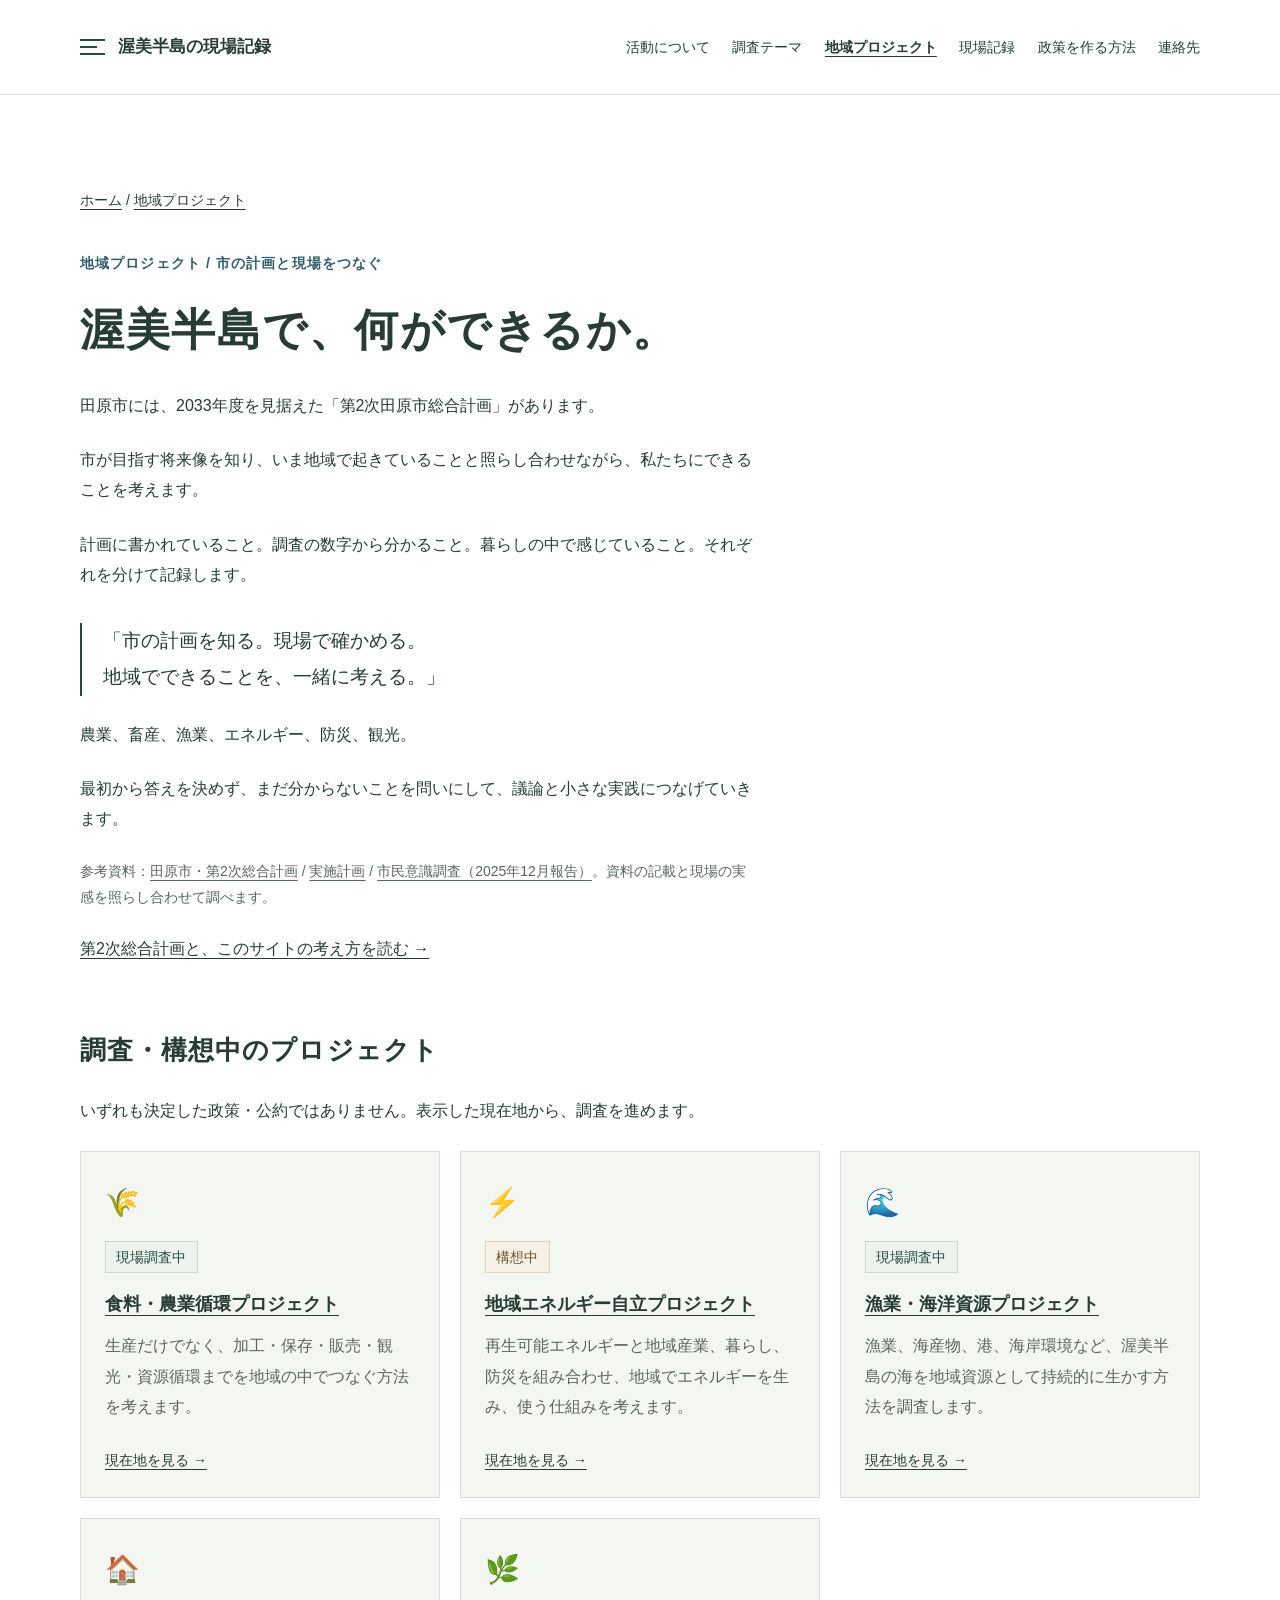
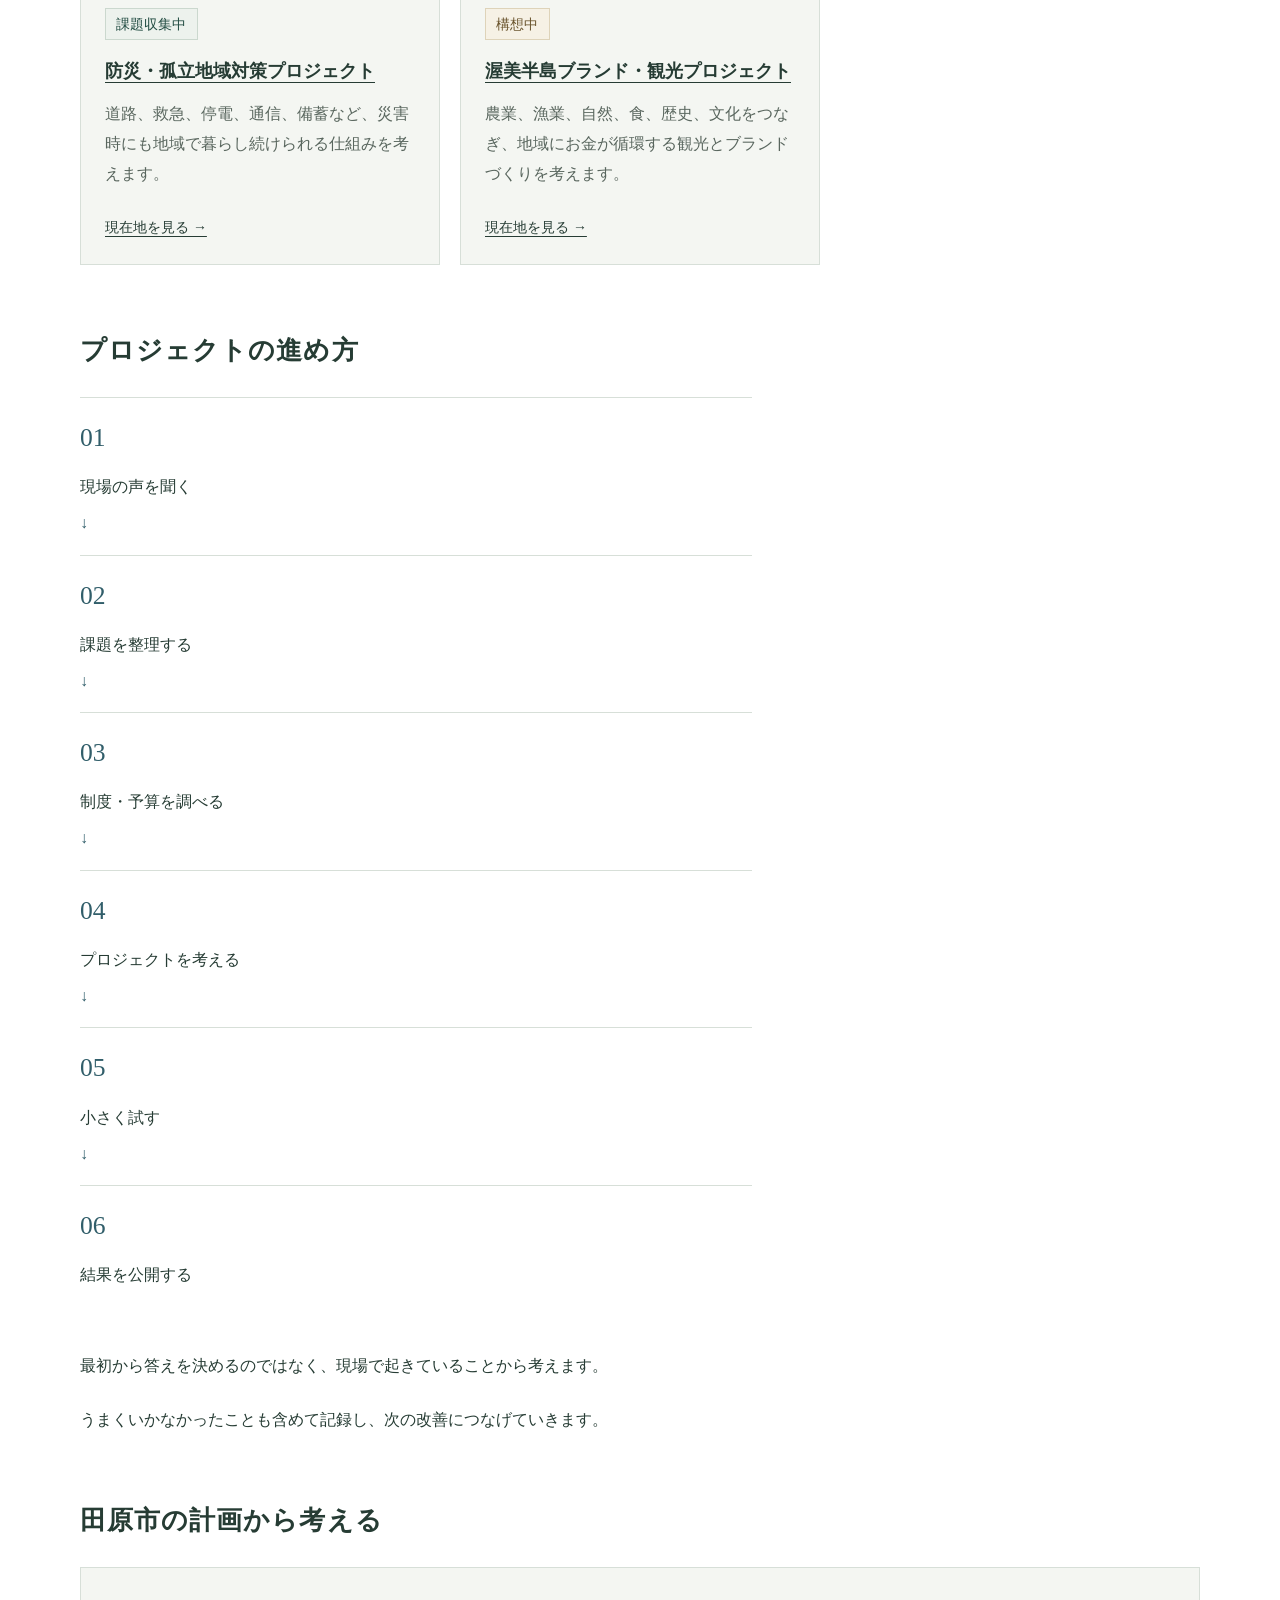
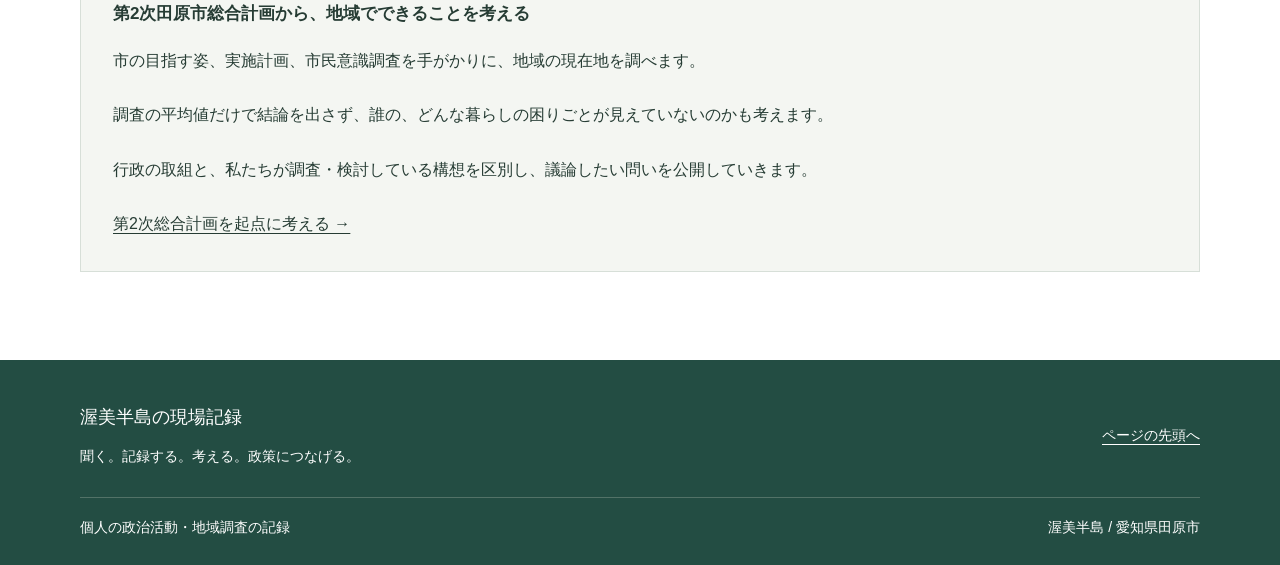
==== projects/index.html @ 4fb839d3 "Add regional projects based on Tahara plan and update contact links" ====
<!doctype html>
<html lang="ja"><head>
  <meta charset="utf-8">
  <meta name="viewport" content="width=device-width, initial-scale=1">
  <title>地域プロジェクト | 渥美半島の現場記録</title>
  <meta name="description" content="第2次田原市総合計画と現場の声を照らし合わせ、地域の状況や議論したい問い、私たちにできることを調査・検討します。">
  <meta name="theme-color" content="#234d43">
  <link rel="canonical" href="https://twinfufu.github.io/atsumi-field-notes/projects/">
  <meta property="og:type" content="website">
  <meta property="og:locale" content="ja_JP">
  <meta property="og:site_name" content="渥美半島の現場記録">
  <meta property="og:title" content="地域プロジェクト | 渥美半島の現場記録">
  <meta property="og:description" content="第2次田原市総合計画と現場の声を照らし合わせ、地域の状況や議論したい問い、私たちにできることを調査・検討します。">
  <meta property="og:url" content="https://twinfufu.github.io/atsumi-field-notes/projects/">
  <link rel="icon" type="image/svg+xml" href="data:image/svg+xml,%3Csvg xmlns='http://www.w3.org/2000/svg' viewBox='0 0 32 32'%3E%3Crect width='32' height='32' rx='7' fill='%23234d43'/%3E%3Cpath d='M7 8h18M7 15h12M7 22h18' stroke='%23fff' stroke-width='2'/%3E%3C/svg%3E">
  <link rel="stylesheet" href="../styles.css">
  <script src="../script.js" defer></script>
</head><body>
  <a class="skip-link" href="#main">本文へ移動</a>
  <header id="top" class="site-header">
    <div class="container header-inner">
      <a class="brand" href="../" aria-label="渥美半島の現場記録 ホーム">
        <span class="brand-mark" aria-hidden="true"><span></span><span></span><span></span></span>
        <span>渥美半島の現場記録</span>
      </a>
      <button class="menu-toggle" type="button" aria-controls="site-nav" aria-expanded="false" hidden>メニュー</button>
      <nav id="site-nav" class="site-nav" aria-label="メインナビゲーション">
        <a href="../#about">活動について</a>
        <a href="../#themes">調査テーマ</a>
        <a href="../projects/" aria-current="page">地域プロジェクト</a>
        <a href="../#records">現場記録</a>
        <a href="../#process">政策を作る方法</a>
        <a href="../#contact">連絡先</a>
      </nav>
    </div>
  </header>
<main id="main" tabindex="-1" class="section container project-page">
  <nav class="breadcrumbs" aria-label="パンくず"><a href="../">ホーム</a> / <a href="../projects/">地域プロジェクト</a></nav>
<header class="project-intro prose"><p class="section-number">地域プロジェクト / 市の計画と現場をつなぐ</p><h1>渥美半島で、何ができるか。</h1><p>田原市には、2033年度を見据えた「第2次田原市総合計画」があります。</p><p>市が目指す将来像を知り、いま地域で起きていることと照らし合わせながら、私たちにできることを考えます。</p><p>計画に書かれていること。調査の数字から分かること。暮らしの中で感じていること。それぞれを分けて記録します。</p><p class="prose-emphasis">「市の計画を知る。現場で確かめる。<br>地域でできることを、一緒に考える。」</p><p>農業、畜産、漁業、エネルギー、防災、観光。</p><p>最初から答えを決めず、まだ分からないことを問いにして、議論と小さな実践につなげていきます。</p><p class="small-note">参考資料：<a href="https://www.city.tahara.aichi.jp/seisaku/sogokeikaku/1009688/1010774.html">田原市・第2次総合計画</a> / <a href="https://www.city.tahara.aichi.jp/seisaku/sogokeikaku/1009688/1010850.html">実施計画</a> / <a href="https://www.city.tahara.aichi.jp/_res/projects/default_project/_page_/001/002/308/shimin_ishikichosa2025.pdf">市民意識調査（2025年12月報告）</a>。資料の記載と現場の実感を照らし合わせて調べます。</p><p><a href="../records/tahara-comprehensive-plan.html">第2次総合計画と、このサイトの考え方を読む →</a></p></header><section aria-labelledby="projects-list"><h2 id="projects-list">調査・構想中のプロジェクト</h2><p>いずれも決定した政策・公約ではありません。表示した現在地から、調査を進めます。</p><ul class="project-grid" role="list"><li><a class="project-card" href="food-agriculture/"><span class="project-icon" aria-hidden="true">🌾</span><span class="status" data-status="investigating">現場調査中</span><h3>食料・農業循環プロジェクト</h3><p>生産だけでなく、加工・保存・販売・観光・資源循環までを地域の中でつなぐ方法を考えます。</p><span class="card-more">現在地を見る →</span></a></li><li><a class="project-card" href="energy/"><span class="project-icon" aria-hidden="true">⚡</span><span class="status" data-status="thinking">構想中</span><h3>地域エネルギー自立プロジェクト</h3><p>再生可能エネルギーと地域産業、暮らし、防災を組み合わせ、地域でエネルギーを生み、使う仕組みを考えます。</p><span class="card-more">現在地を見る →</span></a></li><li><a class="project-card" href="fisheries/"><span class="project-icon" aria-hidden="true">🌊</span><span class="status" data-status="investigating">現場調査中</span><h3>漁業・海洋資源プロジェクト</h3><p>漁業、海産物、港、海岸環境など、渥美半島の海を地域資源として持続的に生かす方法を調査します。</p><span class="card-more">現在地を見る →</span></a></li><li><a class="project-card" href="disaster-resilience/"><span class="project-icon" aria-hidden="true">🏠</span><span class="status" data-status="investigating">課題収集中</span><h3>防災・孤立地域対策プロジェクト</h3><p>道路、救急、停電、通信、備蓄など、災害時にも地域で暮らし続けられる仕組みを考えます。</p><span class="card-more">現在地を見る →</span></a></li><li><a class="project-card" href="brand-tourism/"><span class="project-icon" aria-hidden="true">🌿</span><span class="status" data-status="thinking">構想中</span><h3>渥美半島ブランド・観光プロジェクト</h3><p>農業、漁業、自然、食、歴史、文化をつなぎ、地域にお金が循環する観光とブランドづくりを考えます。</p><span class="card-more">現在地を見る →</span></a></li></ul></section><section aria-labelledby="project-process"><h2 id="project-process">プロジェクトの進め方</h2><ol class="project-timeline" role="list"><li><span class="step-number">01</span><span>現場の声を聞く</span></li><li><span class="step-number">02</span><span>課題を整理する</span></li><li><span class="step-number">03</span><span>制度・予算を調べる</span></li><li><span class="step-number">04</span><span>プロジェクトを考える</span></li><li><span class="step-number">05</span><span>小さく試す</span></li><li><span class="step-number">06</span><span>結果を公開する</span></li></ol><p>最初から答えを決めるのではなく、現場で起きていることから考えます。</p><p>うまくいかなかったことも含めて記録し、次の改善につなげていきます。</p></section><section aria-labelledby="policy-research"><h2 id="policy-research">田原市の計画から考える</h2><div class="policy-note"><h3>第2次田原市総合計画から、地域でできることを考える</h3><p>市の目指す姿、実施計画、市民意識調査を手がかりに、地域の現在地を調べます。</p><p>調査の平均値だけで結論を出さず、誰の、どんな暮らしの困りごとが見えていないのかも考えます。</p><p>行政の取組と、私たちが調査・検討している構想を区別し、議論したい問いを公開していきます。</p><a href="../records/tahara-comprehensive-plan.html">第2次総合計画を起点に考える →</a></div></section>
</main>
  <footer class="site-footer">
    <div class="container footer-inner"><div><p class="footer-title">渥美半島の現場記録</p><p>聞く。記録する。考える。政策につなげる。</p></div><a href="#top">ページの先頭へ</a></div>
    <div class="container footer-bottom"><p>個人の政治活動・地域調査の記録</p><p>渥美半島 / 愛知県田原市</p></div>
  </footer>
</body></html>
---- styles.css ----
/* 共通設定 → ヘッダー → 各セクション → 記事 → レスポンシブ */
:root {
  --ink: #263c34;
  --muted: #59665e;
  --green: #234d43;
  --sea: #315e6a;
  --paper: #ffffff;
  --wash: #f4f6f2;
  --sand: #f5f3ec;
  --line: #d7dfd8;
  --serif: "Hiragino Mincho ProN", "Yu Mincho", YuMincho, "Noto Serif CJK JP", serif;
  --sans: -apple-system, BlinkMacSystemFont, "Hiragino Kaku Gothic ProN", "Yu Gothic", YuGothic, Meiryo, sans-serif;
}
* { box-sizing: border-box; }
html { scroll-behavior: smooth; }
body { margin: 0; background: var(--paper); color: var(--ink); font-family: var(--sans); font-size: 1rem; line-height: 1.9; overflow-wrap: break-word; -webkit-text-size-adjust: 100%; }
button, input { font: inherit; }
a { color: inherit; text-underline-offset: .25em; }
button, a { -webkit-tap-highlight-color: rgba(35, 77, 67, .15); }
a:hover { color: var(--sea); }
a:focus, button:focus, [tabindex="-1"]:focus { outline: 3px solid var(--sea); outline-offset: 5px; }
img { max-width: 100%; height: auto; }
h1, h2, h3, p { margin-top: 0; }
h1, h2 { font-family: var(--serif); font-weight: 600; }
h2 { margin-bottom: 1.5rem; font-size: 2rem; line-height: 1.65; letter-spacing: .04em; }
h3 { font-size: 1.0625rem; line-height: 1.7; }
p { margin-bottom: 1.5rem; }
ul, ol { margin: 0; padding: 0; }
[hidden] { display: none !important; }
.container { width: calc(100% - 3rem); max-width: 1120px; margin-right: auto; margin-left: auto; }
.section { padding-top: 5.5rem; padding-bottom: 5.5rem; scroll-margin-top: 1.5rem; }
.section-number { margin-bottom: 1.25rem; font-size: .875rem; font-weight: 600; letter-spacing: .08em; color: var(--sea); }
.section-top { display: flex; align-items: flex-end; justify-content: space-between; gap: 2rem; margin-bottom: 2.75rem; }
.section-top h2 { margin-bottom: 0; }
.section-intro { max-width: 26rem; margin: 0 0 .25rem; color: var(--muted); }
.split-section { display: grid; grid-template-columns: 2fr 3fr; gap: 4rem; }
.prose { max-width: 42rem; }
.prose p:last-child { margin-bottom: 0; }
.small-note { font-size: .875rem; color: var(--muted); line-height: 1.85; }
.skip-link { position: absolute; z-index: 10; top: .75rem; left: 1rem; padding: .5rem 1rem; background: white; transform: translateY(-200%); }
.skip-link:focus { transform: translateY(0); }
.site-header { border-bottom: 1px solid var(--line); }
.header-inner { display: flex; align-items: center; justify-content: space-between; min-height: 94px; gap: 2rem; }
.brand { display: inline-flex; align-items: center; gap: .8rem; font-family: var(--serif); font-size: 1.0625rem; font-weight: 600; text-decoration: none; }
.brand-mark { display: flex; flex-direction: column; gap: 5px; width: 25px; flex: 0 0 25px; }
.brand-mark span { display: block; height: 2px; background: var(--green); }
.brand-mark span:nth-child(2) { width: 17px; }
.site-nav { display: flex; flex-wrap: wrap; gap: .1rem 1.4rem; }
.site-nav a { display: inline-flex; align-items: center; min-height: 44px; font-size: .875rem; text-decoration: none; }
.site-nav a:hover { text-decoration: underline; }
.menu-toggle { min-height: 44px; padding: .35rem .7rem; background: white; border: 1px solid var(--line); color: var(--ink); cursor: pointer; font-size: .875rem; }
.hero { display: grid; grid-template-columns: 3fr 2fr; gap: 4.5rem; align-items: center; padding-top: 4rem; padding-bottom: 4.5rem; }
.eyebrow { display: flex; align-items: center; gap: .75rem; margin-bottom: 1.8rem; color: var(--sea); font-size: .875rem; letter-spacing: .035em; }
.location-line { display: block; width: 26px; height: 1px; background: var(--sea); flex-shrink: 0; }
h1 { margin-bottom: 1.8rem; font-size: 3.8rem; line-height: 1.4; letter-spacing: .075em; }
.hero-subtitle { font-size: 1.125rem; margin-bottom: 1rem; }
.hero-principle { margin-bottom: 2rem; color: var(--muted); font-size: 1rem; letter-spacing: .025em; }
.button { display: inline-flex; align-items: center; justify-content: center; min-height: 48px; padding: .65rem 1.4rem; border: 1px solid var(--green); background: var(--green); color: white; text-decoration: none; font-size: .9375rem; }
.button:hover { color: white; background: #163b32; }
.mobile-break { display: none; }
.field-note { position: relative; padding: 2.25rem 2.75rem; background: var(--wash); border-top: 3px solid var(--green); }
.field-note::after { position: absolute; content: ""; top: 1.1rem; bottom: 1.1rem; right: 1.1rem; left: 1.1rem; border: 1px solid var(--line); pointer-events: none; }
.note-kicker { margin-bottom: 1.5rem; font-size: .875rem; letter-spacing: .12em; }
.note-title { font-family: var(--serif); font-size: 2.9rem; line-height: 1.6; letter-spacing: .13em; margin-bottom: 1.5rem; }
.note-bottom { display: flex; flex-wrap: wrap; gap: .75rem 1rem; align-items: flex-start; }
.note-rule { height: 2px; width: 25px; background: var(--sea); margin-top: .8rem; }
.note-bottom p { font-size: .9375rem; margin-bottom: 0; }
.note-place { display: block; flex-basis: 100%; font-size: .875rem; color: var(--muted); padding-top: .75rem; }
.intro-strip { border-top: 1px solid var(--line); border-bottom: 1px solid var(--line); }
.intro-strip-inner { display: flex; align-items: center; gap: 1rem; padding-top: 1.1rem; padding-bottom: 1.1rem; }
.intro-strip p { margin: 0; font-size: .9375rem; }
.status { display: inline-block; flex-shrink: 0; background: #edf2ed; color: var(--green); border: 1px solid #cbd8ce; padding: .1rem .65rem; font-size: .875rem; line-height: 1.9; }
.status[data-status="thinking"] { background: #f6f1e5; color: #6b552e; border-color: #ded3b9; }
.status[data-status="heard"] { background: #eaf1f4; color: #315a69; border-color: #c7d8df; }
.status[data-status="verified"] { background: #e4efe7; color: #234d43; border-color: #b8cfbf; }
.status[data-status="planned"] { background: white; color: var(--muted); border-color: var(--line); }
.prose-emphasis { margin-top: 2rem; padding-left: 1.3rem; border-left: 2px solid var(--green); font-family: var(--serif); font-size: 1.2rem; }
.tinted-section { background: var(--wash); }
.theme-grid { list-style: none; display: grid; grid-template-columns: repeat(4, minmax(0, 1fr)); gap: 1rem; }
.theme-card { padding: 1.25rem 1.3rem; background: white; border: 1px solid var(--line); }
.theme-number { display: block; color: var(--sea); font-size: .875rem; margin-bottom: .65rem; }
.theme-card h3 { margin-bottom: .6rem; font-weight: 600; }
.theme-card p { margin-bottom: 0; color: var(--muted); font-size: .875rem; }
.records-section { background: var(--sand); }
.records-empty { display: grid; grid-template-columns: 1fr 1.3fr; gap: 3rem; padding: 2.5rem; border: 1px solid #dadbd0; background: white; }
.records-intro h3 { margin-top: 1.1rem; margin-bottom: .75rem; font-family: var(--serif); font-size: 1.35rem; }
.records-intro p { color: var(--muted); margin-bottom: 0; }
.people-list { display: grid; grid-template-columns: repeat(2, minmax(0, 1fr)); gap: 0 1.5rem; list-style: none; }
.people-list li { padding: .55rem 0; border-bottom: 1px solid var(--line); }
.record-states { margin-top: 2rem; }
.record-states p { margin-bottom: .65rem; font-size: .875rem; }
.record-states ul { display: flex; flex-wrap: wrap; gap: .6rem; list-style: none; margin-bottom: .75rem; }
.record-states .small-note { margin-bottom: 0; }
.process-lead { color: var(--muted); margin-bottom: 2.5rem; }
.process-list { list-style: none; display: grid; grid-template-columns: repeat(7, minmax(0, 1fr)); border-top: 1px solid var(--line); }
.process-list li { padding: 1.5rem .8rem 1rem; border-bottom: 1px solid var(--line); }
.process-list li:first-child { padding-left: 0; }
.step-number { display: block; font-family: var(--serif); color: var(--sea); font-size: 1.6rem; margin-bottom: .6rem; }
.process-list h3 { font-size: 1rem; margin-bottom: 1rem; }
.process-list p { font-size: .875rem; color: var(--muted); margin-bottom: 0; }
.process-list .return-step { background: var(--wash); }
.process-note { margin-top: 1.5rem; margin-bottom: 0; font-size: .9375rem; }
.profile-section { background: var(--wash); }
.profile-role { margin-bottom: .8rem; font-size: .9375rem; color: var(--sea); }
.profile-name { font-size: 1.5rem; font-family: var(--serif); margin-bottom: .5rem; }
.profile-name span { display: block; margin-top: .25rem; font-family: var(--sans); font-size: .875rem; color: var(--muted); }
.profile-location { font-size: .9375rem; margin-bottom: 1.5rem; }
.profile-copy > p:last-child { margin-bottom: 0; }
.contact-layout { display: grid; grid-template-columns: 3fr 2fr; gap: 3rem; }
.contact-list { margin: 0; }
.contact-list > div { display: grid; grid-template-columns: 6.5rem 1fr; gap: 1rem; padding: 1.1rem 0; border-top: 1px solid var(--line); }
.contact-list > div:last-child { border-bottom: 1px solid var(--line); }
.contact-list dt { font-weight: 600; }
.contact-list dd { margin: 0; color: var(--muted); font-size: .875rem; }
.contact-list dd span { display: block; }
.qr-area { display: flex; align-items: center; gap: 1.5rem; }
.qr-area h3 { margin-bottom: .5rem; }
.qr-area p { color: var(--muted); font-size: .875rem; margin-bottom: 0; }
.qr-placeholder { width: 132px; min-height: 132px; flex: 0 0 132px; display: flex; flex-direction: column; align-items: center; justify-content: center; border: 1px dashed #7f9085; background: var(--wash); color: var(--muted); }
.qr-placeholder span:first-child { font-size: 1.9rem; letter-spacing: .1em; line-height: 1.4; }
.qr-placeholder span:last-child { font-size: .875rem; }
.site-footer { padding: 2.5rem 0 1.5rem; background: var(--green); color: white; }
.footer-inner { display: flex; gap: 2rem; align-items: center; justify-content: space-between; padding-bottom: 1.75rem; }
.footer-title { font-family: var(--serif); font-size: 1.125rem; margin-bottom: .5rem; }
.footer-inner p:last-child { font-size: .875rem; margin: 0; }
.footer-inner a { display: inline-flex; min-height: 44px; align-items: center; font-size: .875rem; }
.site-footer a:hover { color: white; }
.site-footer a:focus { outline-color: white; }
.footer-bottom { display: flex; flex-wrap: wrap; gap: .5rem 2rem; justify-content: space-between; border-top: 1px solid #527267; padding-top: 1rem; }
.footer-bottom p { font-size: .875rem; margin: 0; }
/* 現場記録を追加する際に利用する共通スタイル */
.record-article { max-width: 760px; }
.record-article h1 { font-size: 2.25rem; margin-top: 1.5rem; }
.record-article h2 { font-size: 1.5rem; margin-top: 2.5rem; }
.record-article section { margin-top: 2rem; }
.record-article blockquote { margin: 1.5rem 0; padding: 1rem 1.5rem; border-left: 2px solid var(--green); background: var(--wash); }
.record-article li { margin-left: 1.5rem; }
.record-card { margin-bottom: 1.25rem; border: 1px solid var(--line); padding: 1.5rem; background: white; }
.record-card h3 { font-size: 1.25rem; margin-top: 1rem; }
.record-card p:last-child { margin-bottom: 0; }
@media (max-width: 1050px) {
  .header-inner { flex-wrap: wrap; gap: .25rem 1rem; padding: 1rem 0; }
  .site-nav { gap: .1rem 1.25rem; }
  .hero { gap: 2.5rem; }
  .note-title { font-size: 2.5rem; letter-spacing: .08em; }
  .split-section { gap: 2.5rem; }
  .section-top { display: block; }
  .section-intro { margin-top: 1.25rem; }
  .process-list { grid-template-columns: repeat(4, minmax(0, 1fr)); }
  .process-list li:first-child { padding-left: .8rem; }
  .contact-layout { gap: 2rem; }
  .qr-area { flex-direction: column; align-items: flex-start; }
}
@media (max-width: 760px) {
  .container { width: calc(100% - 2.5rem); }
  .section { padding-top: 3.5rem; padding-bottom: 3.5rem; }
  h2 { font-size: 1.65rem; }
  .header-inner { min-height: 76px; }
  .brand { font-size: 1rem; gap: .6rem; }
  .brand-mark { width: 21px; flex-basis: 21px; }
  .site-nav { flex-basis: 100%; padding-top: .5rem; gap: 0 1.25rem; }
  .menu-ready .site-nav { display: none; }
  .menu-ready .site-nav.is-open { display: flex; }
  .hero { grid-template-columns: 1fr; gap: 2.5rem; padding-top: 3rem; padding-bottom: 3rem; }
  h1 { font-size: 3rem; margin-bottom: 1.5rem; letter-spacing: .04em; }
  .eyebrow { font-size: .875rem; margin-bottom: 1.5rem; }
  .hero-subtitle { font-size: 1.0625rem; }
  .mobile-break { display: initial; }
  .field-note { padding: 1.8rem 2rem; }
  .note-kicker { grid-column: 1 / -1; margin-bottom: .75rem; }
  .note-title { font-size: 1.8rem; letter-spacing: .02em; margin-bottom: 1.2rem; }
  .note-title br { display: none; }
  .note-bottom { display: block; }
  .note-bottom p br { display: none; }
  .note-rule { display: block; margin-bottom: .75rem; }
  .note-place { padding-top: 1rem; font-size: .875rem; }
  .intro-strip-inner { align-items: flex-start; gap: .75rem; }
  .intro-strip p { font-size: .875rem; }
  .split-section { grid-template-columns: 1fr; gap: 1.5rem; }
  .section-top { display: block; margin-bottom: 2rem; }
  .section-intro { margin-top: 1.25rem; }
  .section-intro br { display: none; }
  .theme-grid { grid-template-columns: repeat(2, minmax(0, 1fr)); gap: .75rem; }
  .theme-card { padding: 1rem; }
  .theme-card h3 { font-size: 1rem; }
  .records-empty { grid-template-columns: 1fr; gap: 1.5rem; padding: 1.5rem; }
  .people-list { gap: 0 1rem; }
  .people-list li { font-size: .9375rem; }
  .process-list { grid-template-columns: repeat(2, minmax(0, 1fr)); }
  .process-list li { padding: 1.2rem 1rem; }
  .process-list li:first-child { padding-left: 1rem; }
  .process-list .return-step { grid-column: 1 / -1; }
  .process-list .return-step h3 br { display: none; }
  .contact-layout { grid-template-columns: 1fr; gap: 2rem; }
  .contact-list > div { grid-template-columns: 5.5rem 1fr; gap: .75rem; }
  .qr-area { flex-direction: row; align-items: center; }
  .qr-placeholder { flex-basis: 112px; width: 112px; min-height: 112px; }
  .footer-inner { flex-direction: column; align-items: flex-start; gap: 1rem; }
  .record-article h1 { font-size: 1.8rem; }
}
@media (max-width: 360px) {
  .container { width: calc(100% - 2rem); }
  .brand { font-size: .9375rem; }
  .header-inner { gap: .25rem .5rem; }
  h1 { font-size: 2.65rem; }
  .field-note { padding: 1.75rem 1.5rem; }
  .theme-card { padding: .85rem; }
  .qr-area { gap: 1rem; }
}
@media (max-width: 480px) {
  .people-list { grid-template-columns: 1fr; }
}
@media (prefers-reduced-motion: reduce) { html { scroll-behavior: auto; } }
@media print {
  body { color: black; background: white; }
  .site-nav, .menu-toggle, .skip-link, .button, .footer-inner > a { display: none !important; }
  .section { padding: 2rem 0; }
  .hero { padding-top: 2rem; padding-bottom: 2rem; }
  .site-footer { color: black; background: white; }
  h2, h3 { break-after: avoid; }
  .theme-card, .record-card { break-inside: avoid; }
}

/* 地域プロジェクト：既存の色と本文幅を共有する。 */
.project-page h1 { font-size: clamp(1.8rem, 4vw, 2.75rem); letter-spacing: .035em; margin-top: 1.5rem; }
.breadcrumbs { font-size: .875rem; margin-bottom: 2rem; }
.breadcrumbs a { display: inline-block; padding: .25rem 0; }
.project-page > section, .project-detail > section { margin-top: 4rem; }
.project-detail { max-width: 760px; margin-inline: auto; }
.project-page h2 { font-size: 1.65rem; }
.project-grid { list-style: none; display: grid; grid-template-columns: repeat(3,minmax(0,1fr)); gap: 1.25rem; }
.project-grid li { min-width: 0; }
.project-card { display: flex; flex-direction: column; align-items: flex-start; height: 100%; padding: 1.5rem; border: 1px solid var(--line); background: var(--wash); text-decoration: none; transition: transform .15s, border-color .15s; }
.project-card:hover { transform: translateY(-3px); border-color: var(--green); color: var(--ink); }
.project-card:focus-visible { outline: 3px solid var(--sea); outline-offset: 4px; }
.project-icon { display: block; font-size: 1.75rem; margin-bottom: .75rem; }
.project-card h3 { margin: 1rem 0 .75rem; font-size: 1.125rem; text-decoration: underline; text-underline-offset: .25em; }
.project-card p { color: var(--muted); }
.card-more { margin-top: auto; font-size: .875rem; text-decoration: underline; }
.project-timeline { list-style: none; display: grid; grid-template-columns: 1fr; max-width: 42rem; gap: 1.5rem; margin-bottom: 2rem; }
.project-timeline li { position: relative; border-top: 1px solid var(--line); padding: 1rem 0 1.75rem; }
.project-timeline li:not(:last-child)::after { content: '↓'; position: absolute; bottom: -.5rem; left: 0; color: var(--sea); }
.policy-note, .current-stage { padding: 2rem; border: 1px solid var(--line); background: var(--wash); }
.current-stage { border-left: 4px solid var(--green); }
.current-stage-title { font-size: 1.75rem; font-weight: 600; color: var(--green); }
.current-stage p:last-child, .policy-note p:last-child { margin-bottom: 0; }
.research-list { padding-left: 1.5rem; }
.research-list li { margin-bottom: .5rem; }
.resource-cycle { list-style: none; max-width: 30rem; margin-inline: auto; text-align: center; }
.resource-cycle li { position: relative; padding: 1rem; margin-bottom: 2.25rem; border: 1px solid var(--line); background: var(--wash); font-weight: 600; }
.resource-cycle li:not(:last-child)::after { content: '↓'; position: absolute; top: 100%; left: 50%; transform: translateX(-50%); padding: .2rem 0; color: var(--sea); }
.resource-cycle li:last-child { margin-bottom: 1rem; }
.cycle-return { text-align: center; color: var(--green); font-size: .9375rem; }
.site-nav a[aria-current="page"] { text-decoration: underline; font-weight: 600; }
@media (max-width: 1050px) { .project-grid { grid-template-columns: repeat(2,minmax(0,1fr)); } }
@media (max-width: 760px) {
 .project-grid, .project-timeline { grid-template-columns: 1fr; }
 .project-page > section, .project-detail > section { margin-top: 3rem; }
 .project-timeline { gap: 1rem; }
 .project-timeline li:not(:last-child)::after { content: '↓'; }
 .policy-note, .current-stage { padding: 1.4rem; }
}
@media (prefers-reduced-motion: reduce) { .project-card { transition: none; } .project-card:hover { transform: none; } }
@media print { .project-card, .current-stage, .resource-cycle li { break-inside: avoid; } }

/* 連絡先とサイト紹介 */
.contact-list dd a { display: inline-block; padding-block: .25rem; overflow-wrap: anywhere; }
.site-share { min-width: 0; padding: 1.5rem; background: var(--wash); border: 1px solid var(--line); }
.site-share p { font-size: .9375rem; }
.site-qr { display: block; background: white; margin-bottom: 1rem; }
.share-url { overflow-wrap: anywhere; }
.site-share button { cursor: pointer; }
#copy-status { margin: .75rem 0 0; }
@media (max-width: 760px) { .contact-list > div { grid-template-columns: minmax(5.5rem, 6rem) minmax(0, 1fr); } }
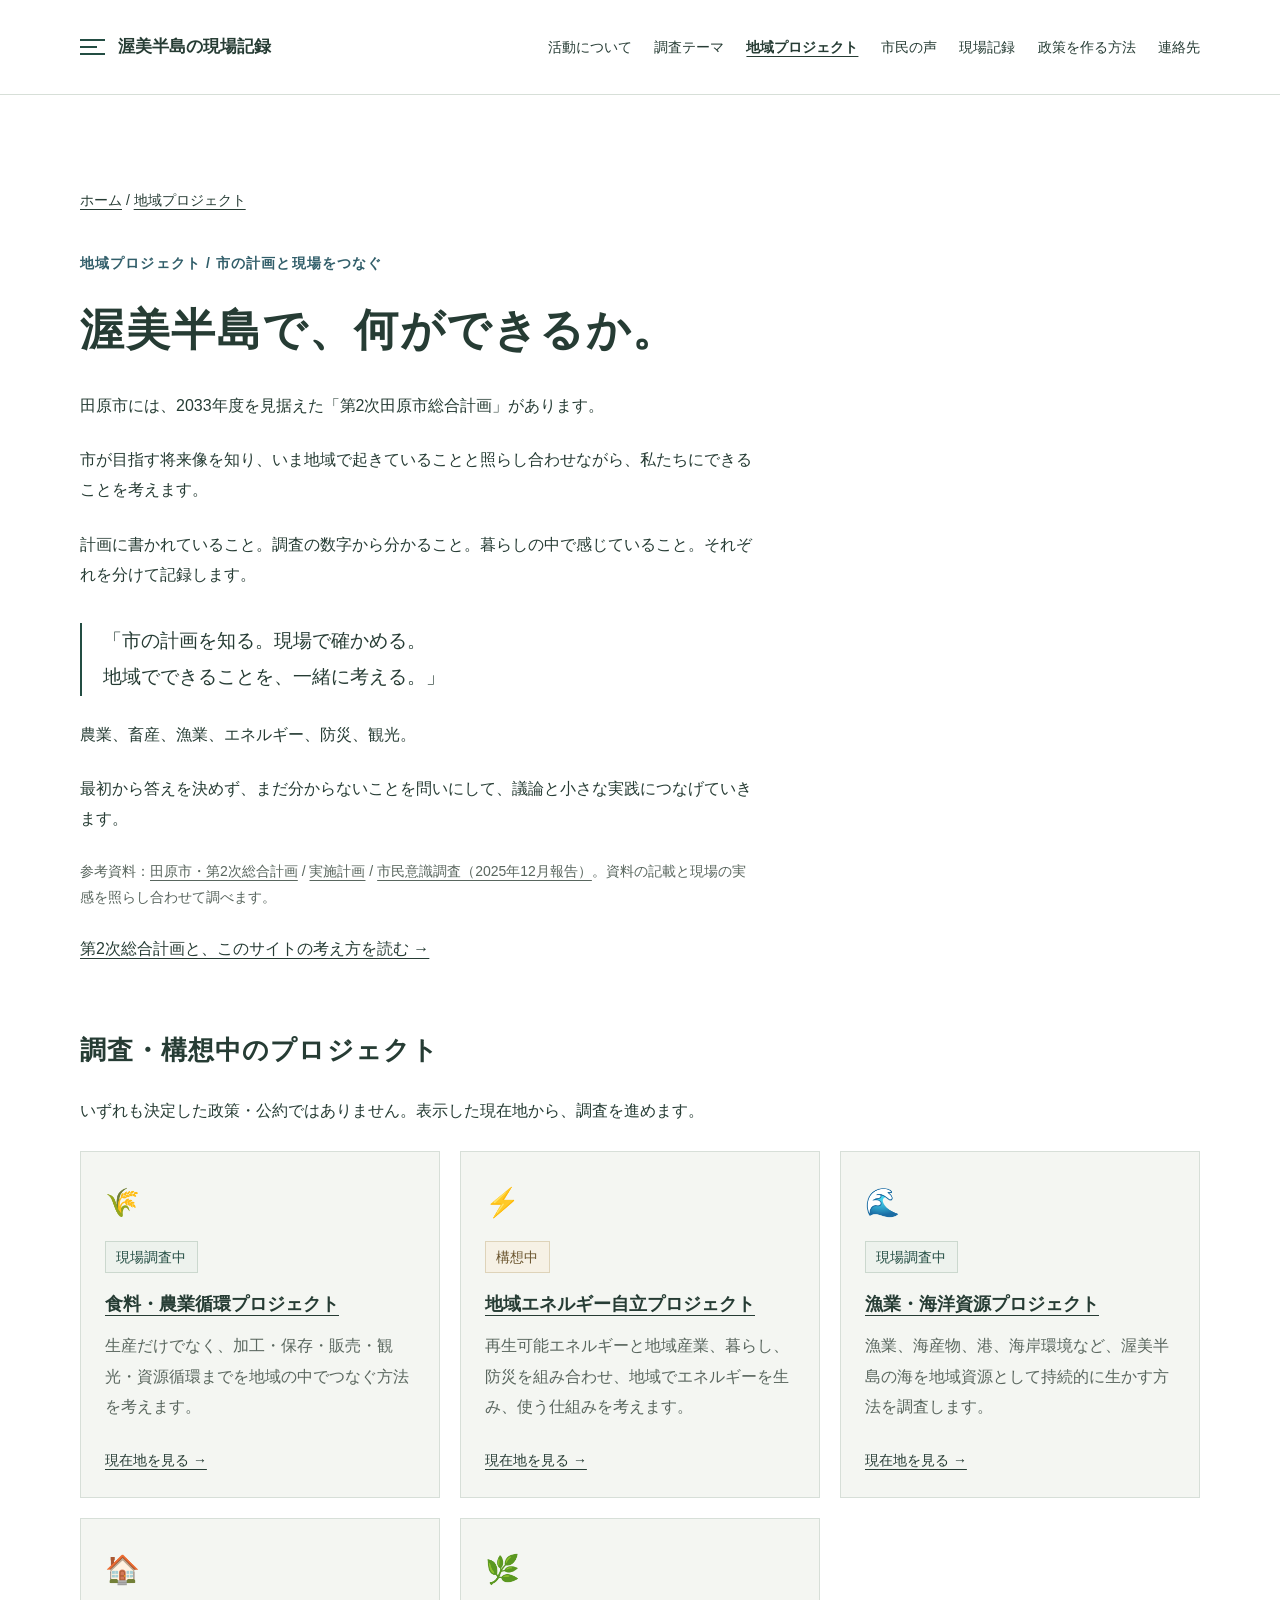
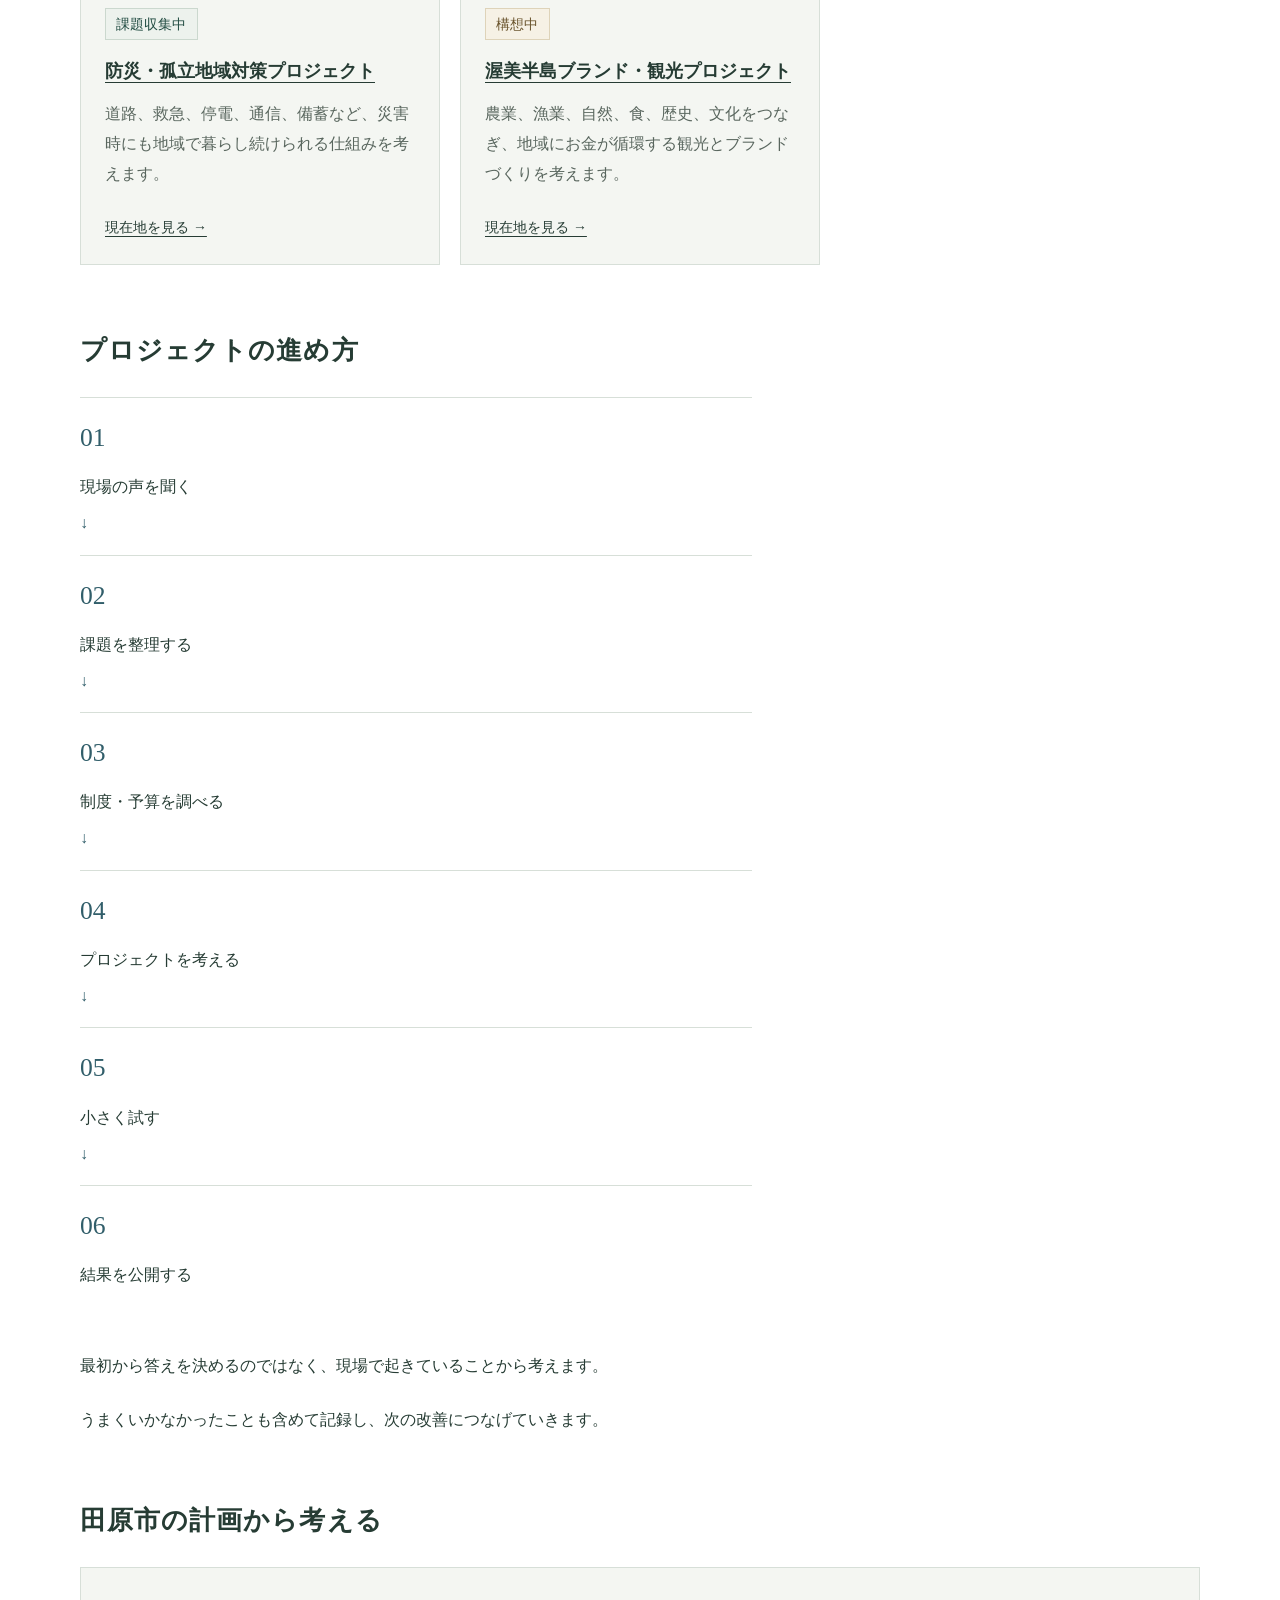
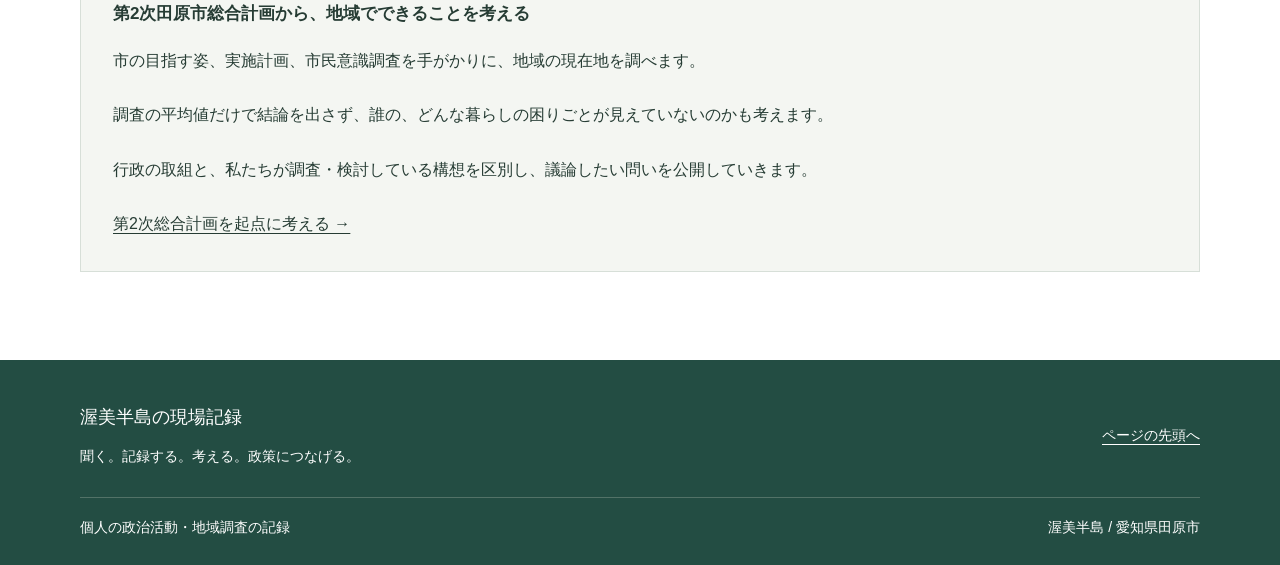
==== commit 24916ba7: "Add 市民の声 page with first interview record (第1回) and navigation links" ====
--- a/projects/index.html
+++ b/projects/index.html
@@ -28,6 +28,7 @@
         <a href="../#about">活動について</a>
         <a href="../#themes">調査テーマ</a>
         <a href="../projects/" aria-current="page">地域プロジェクト</a>
+        <a href="../voices/">市民の声</a>
         <a href="../#records">現場記録</a>
         <a href="../#process">政策を作る方法</a>
         <a href="../#contact">連絡先</a>
--- a/styles.css
+++ b/styles.css
@@ -272,3 +272,16 @@
 .site-share button { cursor: pointer; }
 #copy-status { margin: .75rem 0 0; }
 @media (max-width: 760px) { .contact-list > div { grid-template-columns: minmax(5.5rem, 6rem) minmax(0, 1fr); } }
+
+/* 市民の声：聞き取り記録の一覧と記事。分野タグは表示のみ（リンク・絞り込み機能なし）。 */
+.voice-list { list-style: none; }
+.voice-list > li { max-width: 760px; }
+.voice-card-label { margin: 1rem 0 .25rem; }
+.voice-list h3 { margin-top: 0; }
+.voice-tags { list-style: none; display: flex; flex-wrap: wrap; gap: .5rem; margin-bottom: 1.5rem; }
+.voice-tags li { margin: 0; padding: .1rem .65rem; border: 1px solid var(--line); background: white; color: var(--muted); font-size: .8125rem; line-height: 1.9; }
+.voice-notice { margin-bottom: 2rem; }
+.voice-area h3 { margin-top: 2rem; font-family: var(--serif); font-size: 1.25rem; }
+.voice-article h4 { margin: 0 0 .5rem; font-size: 1rem; color: var(--green); }
+.voice-footer { margin-top: 3rem; padding-top: 1.5rem; border-top: 1px solid var(--line); }
+.voice-signature { font-family: var(--serif); font-weight: 600; }
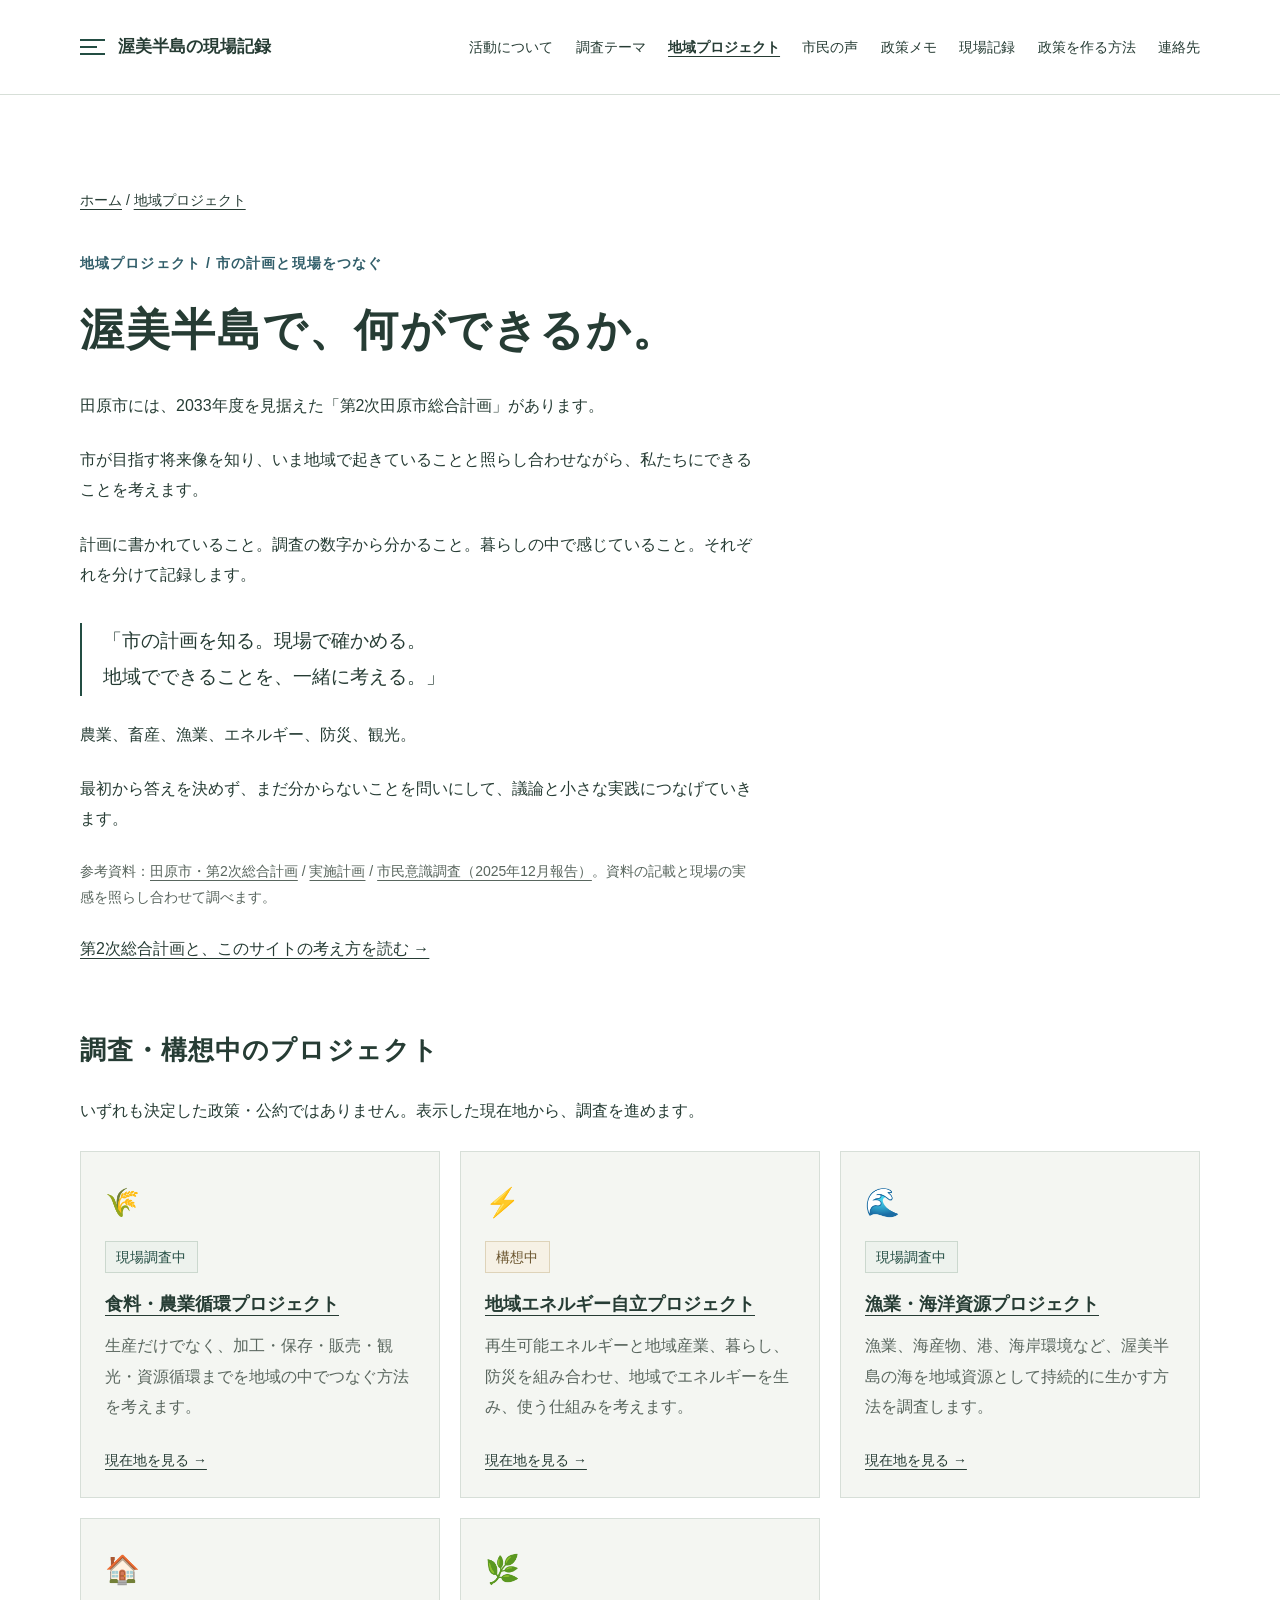
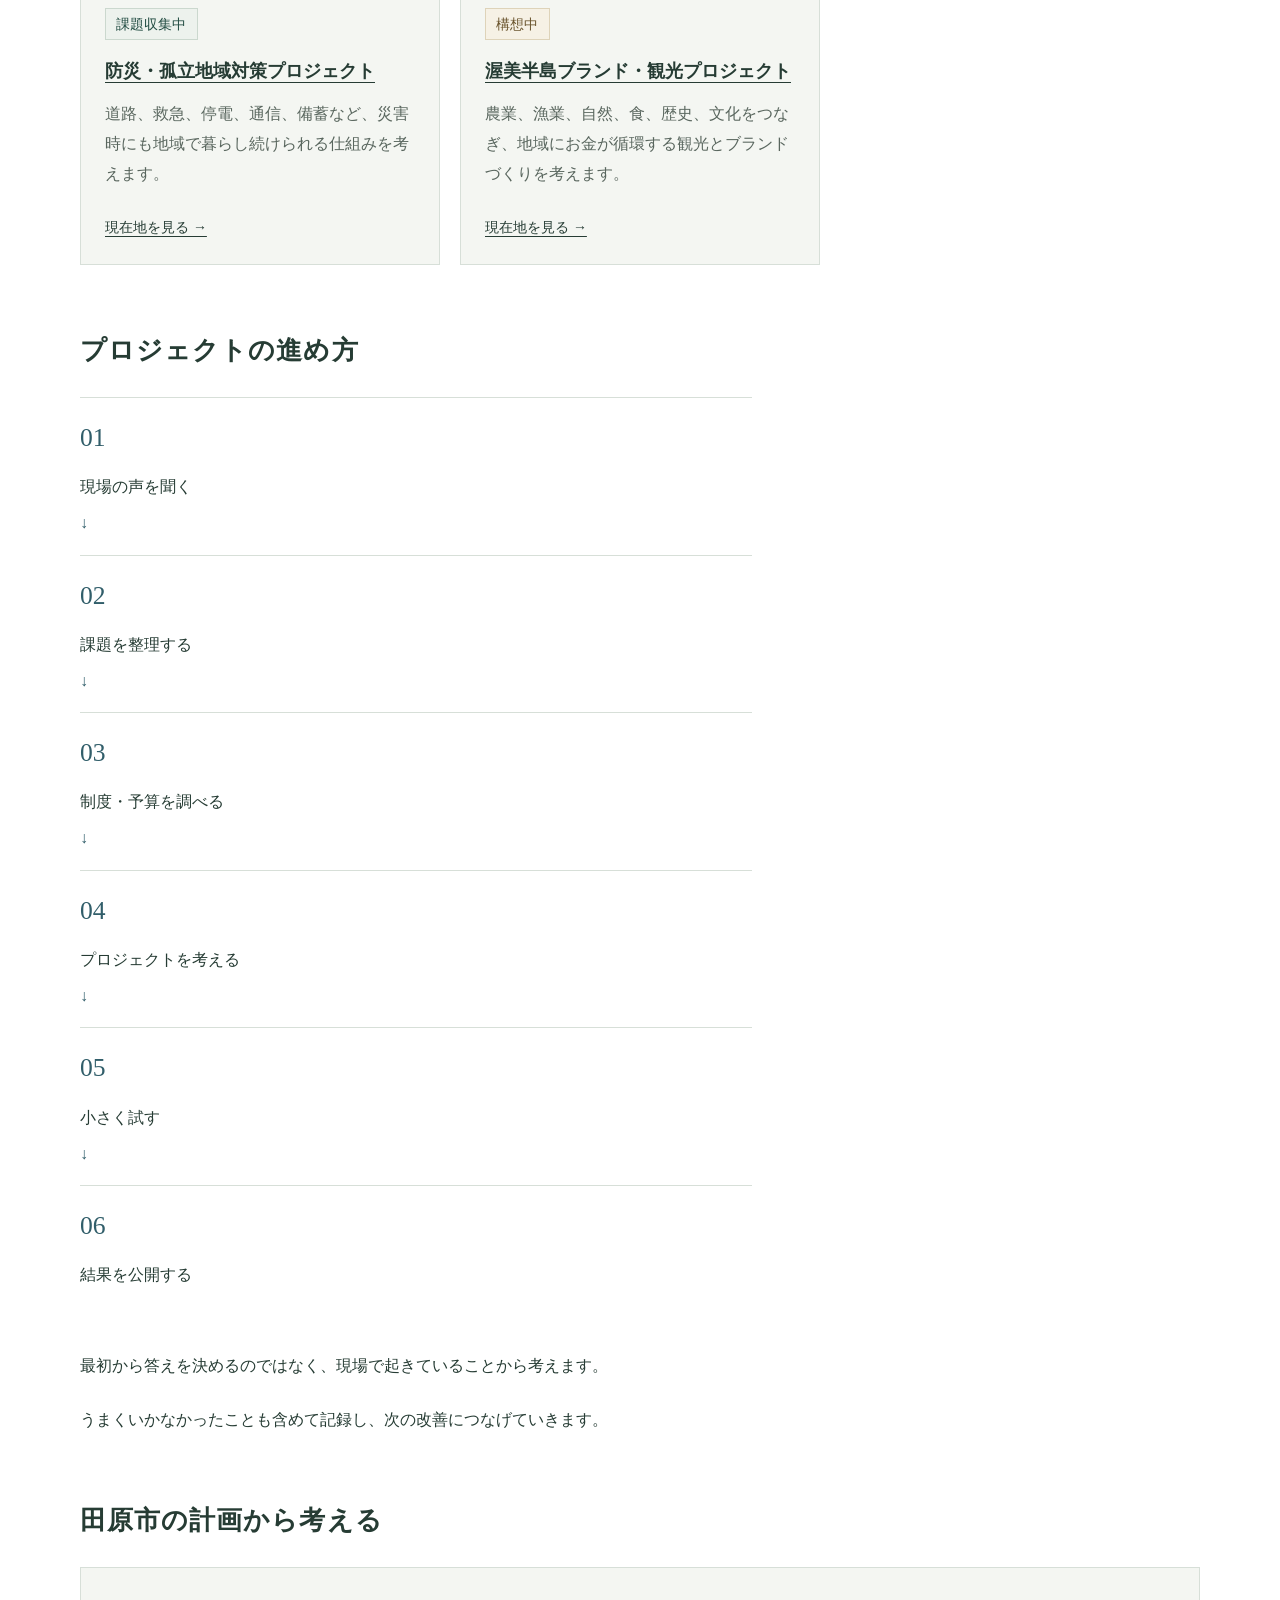
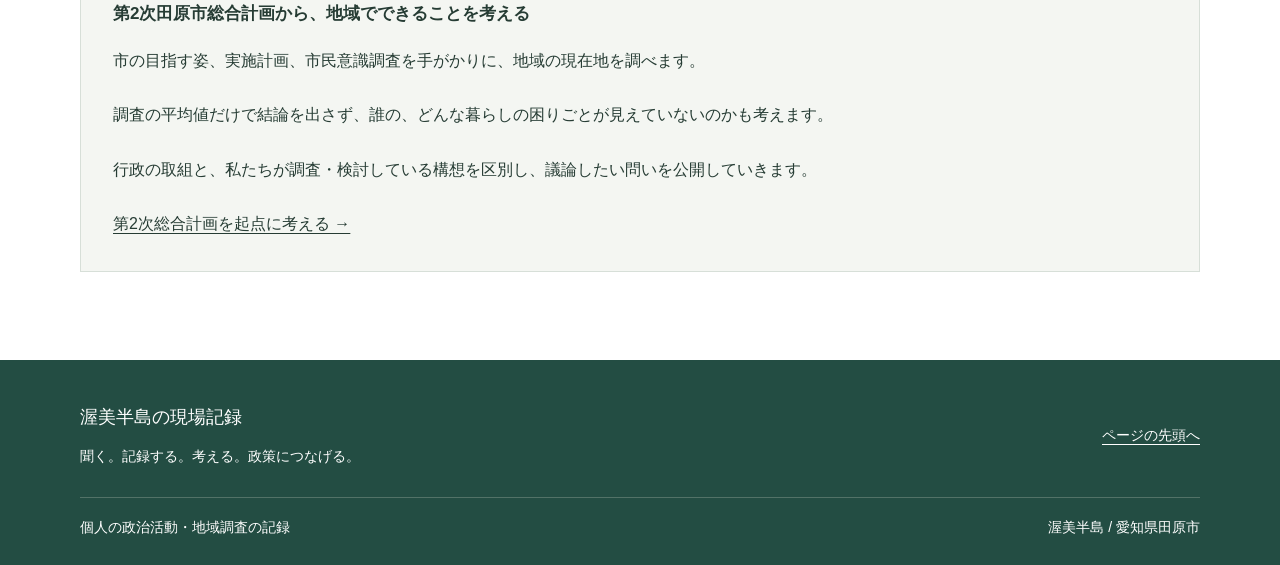
==== commit f9c23d36: "政策メモを新設し、自治会の担い手不足の記事を追加する 市の資料確認と現在の考えを分けた読み物として政策メモ一覧・記事を追加し、 トップ入口と全ページのナビから辿れるようにする。  Co-authore" ====
--- a/projects/index.html
+++ b/projects/index.html
@@ -29,6 +29,7 @@
         <a href="../#themes">調査テーマ</a>
         <a href="../projects/" aria-current="page">地域プロジェクト</a>
         <a href="../voices/">市民の声</a>
+        <a href="../policy-notes/">政策メモ</a>
         <a href="../#records">現場記録</a>
         <a href="../#process">政策を作る方法</a>
         <a href="../#contact">連絡先</a>
--- a/styles.css
+++ b/styles.css
@@ -57,6 +57,9 @@
 .hero-principle { margin-bottom: 2rem; color: var(--muted); font-size: 1rem; letter-spacing: .025em; }
 .button { display: inline-flex; align-items: center; justify-content: center; min-height: 48px; padding: .65rem 1.4rem; border: 1px solid var(--green); background: var(--green); color: white; text-decoration: none; font-size: .9375rem; }
 .button:hover { color: white; background: #163b32; }
+.button-secondary { background: white; color: var(--green); }
+.button-secondary:hover { background: var(--wash); color: var(--green); }
+.button-row { display: flex; flex-wrap: wrap; gap: .75rem; align-items: center; }
 .mobile-break { display: none; }
 .field-note { position: relative; padding: 2.25rem 2.75rem; background: var(--wash); border-top: 3px solid var(--green); }
 .field-note::after { position: absolute; content: ""; top: 1.1rem; bottom: 1.1rem; right: 1.1rem; left: 1.1rem; border: 1px solid var(--line); pointer-events: none; }
@@ -66,6 +69,103 @@
 .note-rule { height: 2px; width: 25px; background: var(--sea); margin-top: .8rem; }
 .note-bottom p { font-size: .9375rem; margin-bottom: 0; }
 .note-place { display: block; flex-basis: 100%; font-size: .875rem; color: var(--muted); padding-top: .75rem; }
+/* トップ：タイトル直下の市民憲章（市の文書紹介。サイト運営者の政策ではない） */
+.charter-section {
+  padding-top: 0;
+  padding-bottom: 0;
+  border-top: 1px solid var(--line);
+  background: var(--sand);
+}
+.charter-layout {
+  display: grid;
+  grid-template-columns: minmax(0, 1.05fr) minmax(0, 1.2fr);
+  gap: 2rem 2.5rem;
+  align-items: start;
+  padding-top: 2rem;
+  padding-bottom: 2rem;
+}
+.charter-photo {
+  margin: 0;
+  min-width: 0;
+}
+.charter-photo img {
+  display: block;
+  width: 100%;
+  height: auto;
+  border: 1px solid var(--line);
+  background: white;
+}
+.charter-photo figcaption {
+  margin-top: .65rem;
+  font-size: .8125rem;
+  color: var(--muted);
+  line-height: 1.7;
+}
+.charter-copy {
+  min-width: 0;
+}
+.charter-copy .section-number {
+  margin-bottom: .75rem;
+}
+.charter-copy h2 {
+  margin-bottom: .85rem;
+  font-size: clamp(1.45rem, 2.4vw, 1.85rem);
+  letter-spacing: .06em;
+}
+.charter-context {
+  margin-bottom: 1.1rem;
+  color: var(--muted);
+  font-size: .9375rem;
+  line-height: 1.8;
+}
+.charter-quote {
+  margin: 0 0 1rem;
+  padding: 1rem 1.15rem 1.05rem;
+  border-left: 2px solid var(--green);
+  background: white;
+  border-top: 1px solid var(--line);
+  border-right: 1px solid var(--line);
+  border-bottom: 1px solid var(--line);
+}
+.charter-preface {
+  margin-bottom: 1rem;
+  font-family: var(--serif);
+  font-size: .975rem;
+  line-height: 1.95;
+}
+.charter-principles {
+  margin: 0;
+  padding: 0;
+  list-style: none;
+  counter-reset: none;
+}
+.charter-principles li {
+  position: relative;
+  margin: 0;
+  padding: .45rem 0 .45rem 1.55rem;
+  border-top: 1px solid var(--line);
+  font-size: .9375rem;
+  line-height: 1.85;
+}
+.charter-principles li:last-child {
+  padding-bottom: 0;
+}
+.charter-principles li::before {
+  content: "1";
+  position: absolute;
+  left: 0;
+  top: .45rem;
+  color: var(--sea);
+  font-family: var(--serif);
+  font-size: .95rem;
+  line-height: 1.85;
+}
+.charter-source {
+  margin-bottom: 0;
+}
+.charter-source a {
+  overflow-wrap: anywhere;
+}
 .intro-strip { border-top: 1px solid var(--line); border-bottom: 1px solid var(--line); }
 .intro-strip-inner { display: flex; align-items: center; gap: 1rem; padding-top: 1.1rem; padding-bottom: 1.1rem; }
 .intro-strip p { margin: 0; font-size: .9375rem; }
@@ -150,6 +250,7 @@
   .process-list li:first-child { padding-left: .8rem; }
   .contact-layout { gap: 2rem; }
   .qr-area { flex-direction: column; align-items: flex-start; }
+  .charter-layout { gap: 1.5rem 2rem; }
 }
 @media (max-width: 760px) {
   .container { width: calc(100% - 2.5rem); }
@@ -166,6 +267,16 @@
   .eyebrow { font-size: .875rem; margin-bottom: 1.5rem; }
   .hero-subtitle { font-size: 1.0625rem; }
   .mobile-break { display: initial; }
+  .charter-layout {
+    grid-template-columns: 1fr;
+    gap: 1.25rem;
+    padding-top: 1.5rem;
+    padding-bottom: 1.5rem;
+  }
+  .charter-copy h2 { font-size: 1.45rem; }
+  .charter-quote { padding: .9rem 1rem; }
+  .charter-preface { font-size: .9375rem; }
+  .charter-principles li { font-size: .875rem; }
   .field-note { padding: 1.8rem 2rem; }
   .note-kicker { grid-column: 1 / -1; margin-bottom: .75rem; }
   .note-title { font-size: 1.8rem; letter-spacing: .02em; margin-bottom: 1.2rem; }
@@ -273,15 +384,49 @@
 #copy-status { margin: .75rem 0 0; }
 @media (max-width: 760px) { .contact-list > div { grid-template-columns: minmax(5.5rem, 6rem) minmax(0, 1fr); } }
 
-/* 市民の声：聞き取り記録の一覧と記事。分野タグは表示のみ（リンク・絞り込み機能なし）。 */
+/* 市民の声：聞き取り記録の一覧と記事。分野タグは themes/ へのリンク、一覧は絞り込み可。 */
 .voice-list { list-style: none; }
 .voice-list > li { max-width: 760px; }
 .voice-card-label { margin: 1rem 0 .25rem; }
 .voice-list h3 { margin-top: 0; }
 .voice-tags { list-style: none; display: flex; flex-wrap: wrap; gap: .5rem; margin-bottom: 1.5rem; }
 .voice-tags li { margin: 0; padding: .1rem .65rem; border: 1px solid var(--line); background: white; color: var(--muted); font-size: .8125rem; line-height: 1.9; }
+.voice-tags a { color: inherit; text-decoration: none; }
+.voice-tags a:hover { color: var(--sea); text-decoration: underline; }
 .voice-notice { margin-bottom: 2rem; }
 .voice-area h3 { margin-top: 2rem; font-family: var(--serif); font-size: 1.25rem; }
 .voice-article h4 { margin: 0 0 .5rem; font-size: 1rem; color: var(--green); }
+.voice-article .record-card[id] { scroll-margin-top: 5rem; }
 .voice-footer { margin-top: 3rem; padding-top: 1.5rem; border-top: 1px solid var(--line); }
 .voice-signature { font-family: var(--serif); font-weight: 600; }
+
+/* 市民の声：一覧の分野絞り込み（JSあり時）。無効時もタグリンクと themes/ で辿れる。 */
+.voice-filter { max-width: 760px; margin-bottom: 2rem; }
+.voice-filter-label { margin-bottom: .5rem; font-size: .875rem; font-weight: 600; letter-spacing: .08em; color: var(--sea); }
+.voice-filter-tags { margin-bottom: .75rem; }
+.voice-filter-tags li { padding: 0; border: 0; background: transparent; }
+.voice-filter-btn { display: inline-flex; align-items: center; min-height: 36px; padding: .15rem .7rem; border: 1px solid var(--line); background: white; color: var(--muted); font-size: .8125rem; line-height: 1.6; cursor: pointer; }
+.voice-filter-btn:hover { color: var(--sea); border-color: var(--sea); }
+.voice-filter-btn.is-active { background: var(--green); border-color: var(--green); color: white; }
+.voice-filter-status { margin-bottom: 0; min-height: 1.5em; }
+.voice-list > li.is-filtered-out { display: none; }
+
+/* 市民の声：分野から探すページ */
+.theme-jump { max-width: 760px; margin-bottom: 3rem; padding-bottom: 2rem; border-bottom: 1px solid var(--line); }
+.theme-jump-label { margin-bottom: .75rem; font-size: .875rem; font-weight: 600; letter-spacing: .08em; color: var(--sea); }
+.theme-jump-list { margin-bottom: 1rem; }
+.theme-section { max-width: 760px; scroll-margin-top: 5rem; }
+.theme-section + .theme-section { margin-top: 3.5rem; padding-top: 2.5rem; border-top: 1px solid var(--line); }
+.theme-related { margin-top: -.5rem; }
+.theme-voice-list { list-style: none; }
+.theme-voice-list > li { margin-bottom: 1.25rem; }
+.theme-voice-list h3 { margin-top: 0; }
+.theme-planned .voice-tags li { display: inline-flex; align-items: center; gap: .5rem; }
+.theme-back { margin-top: 3rem; }
+
+/* 市民の声：「声を届ける」フォームへの案内。 */
+.voice-cta { max-width: 760px; margin-top: 4rem; }
+@media (max-width: 760px) {
+  .voice-cta { margin-top: 3rem; }
+  .theme-section + .theme-section { margin-top: 2.5rem; padding-top: 2rem; }
+}
